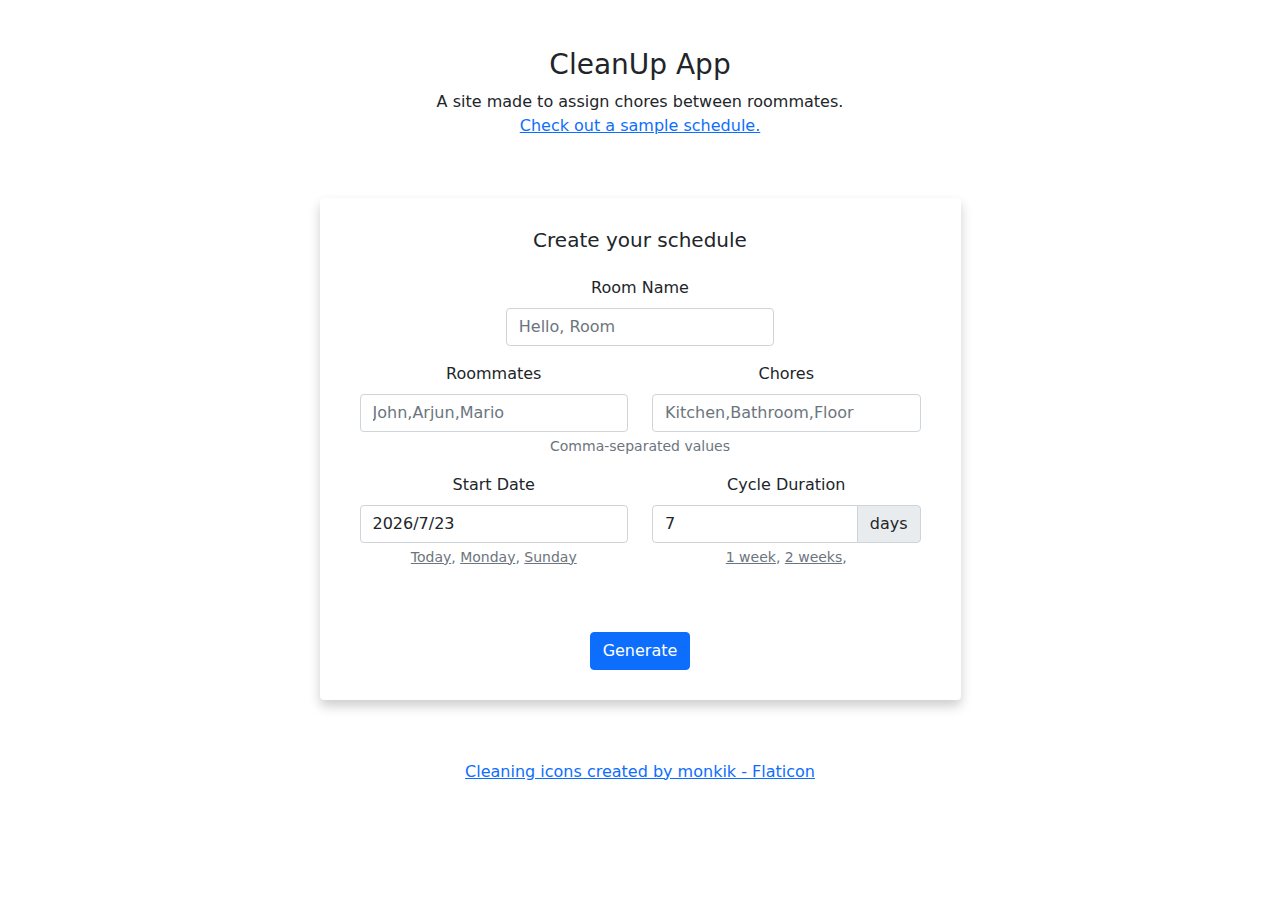
==== index.html @ bc5f4914 "Add helper buttons to form" ====
<!doctype html>
<html lang="en">
<head>
    <meta charset="UTF-8">
    <meta http-equiv="X-UA-Compatible" content="IE=edge">
    <meta name="viewport" content="width=device-width, initial-scale=1.0">
    <link rel="apple-touch-icon" sizes="180x180" href="/apple-touch-icon.png">
    <link rel="icon" type="image/png" sizes="32x32" href="/favicon-32x32.png">
    <link rel="icon" type="image/png" sizes="16x16" href="/favicon-16x16.png">
    <link rel="manifest" href="/site.webmanifest">
    <link rel="mask-icon" href="/safari-pinned-tab.svg" color="#5bbad5">
    <meta name="msapplication-TileColor" content="#da532c">
    <meta name="theme-color" content="#ffffff">
    <link rel="stylesheet" href="bootstrap/bootstrap.min.css">
    <link rel="stylesheet" href="css/main.css">
    <title>CleanUp</title>
</head>

<body>
<div class="container my-5">
    <div class="row d-flex justify-content-center">
        <div class="col-xl-7 col-lg-8 col-md-9 col-11 text-center">
            <h3>CleanUp App</h3>
            <p>
                A site made to assign chores between roommates.<br>
                <a href="/view.html?v=1&room=12.2.3&names=Arjun,Akil,Anand&tasks=Kitchen,Bathroom,Floor&refdate=2023/2/6&duration=7">Check out a sample schedule.</a>
            </p>

            <div class="card">
                <h5 class="text-center mb-4">Create your schedule</h5>
                <form class="form-card" action="/view.html">
                    <div class="row d-none">
                        <label for="vInput" class="form-label">Version Number</label>
                        <input type="text" id="vInput" class="form-control" name="v" value="1">
                    </div>
                    <div class="row mb-3">
                        <label for="roomInput" class="form-label">Room Name</label>
                        <div class="col-sm-6 mx-auto">
                            <input type="text" class="form-control" id="roomInput" name="room" placeholder="Hello, Room">
                        </div>
                    </div>

                    <div class="row mb-3 justify-content-between">
                        <div class="col-sm-6 flex-column d-flex">
                            <label for="namesInput" class="form-label px-3">Roommates</label>
                            <input type="text" id="namesInput" class="form-control" name="names" placeholder="John,Arjun,Mario" aria-describedby="commaHelp">
                        </div>
                        <div class="col-sm-6 flex-column d-flex">
                            <label for="tasksInput" class="form-label px-3">Chores</label>
                            <input type="text" id="tasksInput" class="form-control" name="tasks" placeholder="Kitchen,Bathroom,Floor" aria-describedby="commaHelp">
                        </div>
                        <span id="commaHelp" class="form-text">Comma-separated values</span>
                    </div>

                    <div class="row mb-3 justify-content-between">
                        <div class="col-sm-6 flex-column d-flex">
                            <label for="refdateInput" class="form-label px-3">Start Date</label>
                            <input type="text" id="refdateInput" class="form-control" name="refdate" placeholder="YYYY/MM/DD">
                            <p class="form-text">
                                <button type="button" class="link-secondary helper-button" onclick="setFormDate(new Date())">Today</button>,
                                <button type="button" class="link-secondary helper-button" onclick="setDateToDay(1)">Monday</button>,
                                <button type="button" class="link-secondary helper-button" onclick="setDateToDay(0)">Sunday</button>
                            </p>
                        </div>
                        <div class="col-sm-6 flex-column d-flex">
                            <label for="durationInput" class="form-label px-3">Cycle Duration</label>
                            <div class="input-group">
                                <input type="text" id="durationInput" class="form-control" name="duration" value="7" aria-describedby="durationAddon">
                                <span class="input-group-text" id="durationAddon">days</span>
                            </div>
                            <p class="form-text">
                                <button type="button" class="link-secondary helper-button" onclick="setFormDuration(7)">1 week</button>,
                                <button type="button" class="link-secondary helper-button" onclick="setFormDuration(14)">2 weeks</button>,
                            </p>
                        </div>
                    </div>

                    <div class="row mt-5 justify-content-around">
                        <div class="form-group col-sm-6">
                            <button class="btn btn-primary">Generate</button>
                        </div>
                    </div>
                </form>
            </div>

        <a href="https://www.flaticon.com/free-icons/cleaning" title="cleaning icons">Cleaning icons created by monkik - Flaticon</a>
        </div>
    </div>
</div>
<script src="bootstrap/bootstrap.bundle.min.js"></script>
<script>
    const durationInput = document.getElementById("durationInput");
    const dateInput = document.getElementById("refdateInput");
    const today = new Date();

    function setFormDuration(duration) {
        durationInput.value = duration;
    }
    function setFormDate(date) {
        dateInput.value = `${date.getFullYear()}/${date.getMonth()+1}/${date.getDate()}`;
    }
    function setDateToDay(targetDay) {
        let dayDiff = today.getDay() - targetDay;
        if (dayDiff < 0) {
            dayDiff = dayDiff + 7; // date should be in the past
        }
        // Not that beautiful but contained, taken from https://stackoverflow.com/a/58828267/7196402
        const targetDate = new Date(new Date().setDate(today.getDate() - dayDiff));
        setFormDate(targetDate);
    }

    setFormDate(today);

    new URLSearchParams(window.location.search).forEach((x, y) => {
        document.getElementById(y + "Input").value = x;
    });
</script>
</body>
</html>
---- css/main.css ----
.card {
    padding: 30px 40px;
    margin-top: 60px;
    margin-bottom: 60px;
    border: none;
    box-shadow: 0 6px 12px 0 rgba(0,0,0,0.2)
}

.footer-button {
    display: block;
    width: fit-content;
    text-decoration: none;
    margin: 1rem auto;
}

.helper-button {
    border: none;
    padding: 0;
    background: none;
    text-decoration: underline;
}
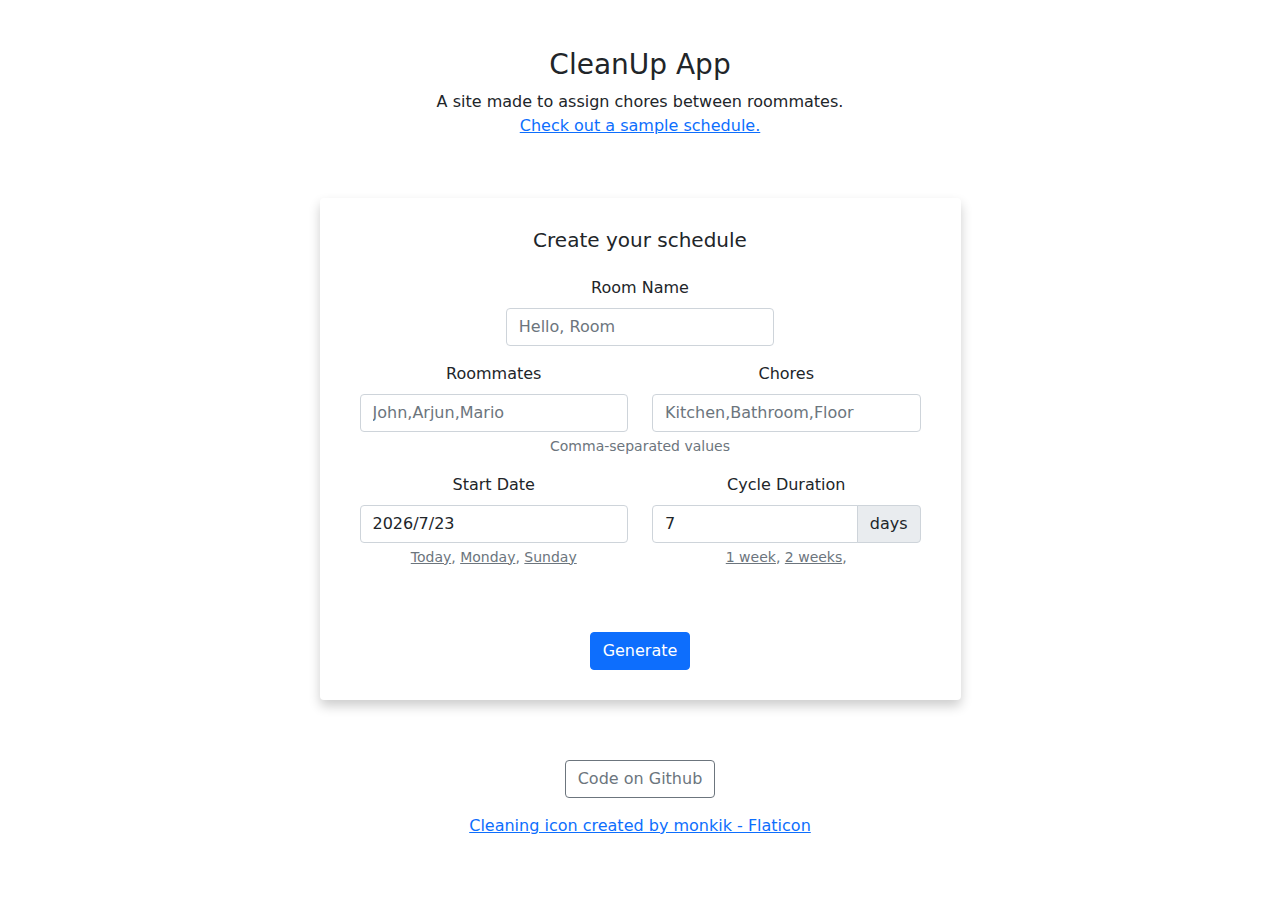
==== commit c6d6b699: "Fix copy button; Add view code button" ====
--- a/index.html
+++ b/index.html
@@ -4,13 +4,17 @@
     <meta charset="UTF-8">
     <meta http-equiv="X-UA-Compatible" content="IE=edge">
     <meta name="viewport" content="width=device-width, initial-scale=1.0">
-    <link rel="apple-touch-icon" sizes="180x180" href="/apple-touch-icon.png">
-    <link rel="icon" type="image/png" sizes="32x32" href="/favicon-32x32.png">
-    <link rel="icon" type="image/png" sizes="16x16" href="/favicon-16x16.png">
-    <link rel="manifest" href="/site.webmanifest">
-    <link rel="mask-icon" href="/safari-pinned-tab.svg" color="#5bbad5">
+
+    <link rel="canonical" href="https://batmannair.com/CleanUp/" />
+    <link rel="apple-touch-icon" sizes="180x180" href="apple-touch-icon.png">
+    <link rel="icon" type="image/png" sizes="32x32" href="favicon-32x32.png">
+    <link rel="icon" type="image/png" sizes="16x16" href="favicon-16x16.png">
+    <link rel="manifest" href="site.webmanifest">
+    <link rel="mask-icon" href="safari-pinned-tab.svg" color="#5bbad5">
     <meta name="msapplication-TileColor" content="#da532c">
     <meta name="theme-color" content="#ffffff">
+    <meta name="pwa-capable" content="yes">
+
     <link rel="stylesheet" href="bootstrap/bootstrap.min.css">
     <link rel="stylesheet" href="css/main.css">
     <title>CleanUp</title>
@@ -23,12 +27,12 @@
             <h3>CleanUp App</h3>
             <p>
                 A site made to assign chores between roommates.<br>
-                <a href="/view.html?v=1&room=12.2.3&names=Arjun,Akil,Anand&tasks=Kitchen,Bathroom,Floor&refdate=2023/2/6&duration=7">Check out a sample schedule.</a>
+                <a href="view.html?v=1&room=12.2.3&names=Arjun,Akil,Anand&tasks=Kitchen,Bathroom,Floor&refdate=2023/2/6&duration=7">Check out a sample schedule.</a>
             </p>
 
             <div class="card">
                 <h5 class="text-center mb-4">Create your schedule</h5>
-                <form class="form-card" action="/view.html">
+                <form class="form-card" action="./view.html">
                     <div class="row d-none">
                         <label for="vInput" class="form-label">Version Number</label>
                         <input type="text" id="vInput" class="form-control" name="v" value="1">
@@ -83,7 +87,8 @@
                 </form>
             </div>
 
-        <a href="https://www.flaticon.com/free-icons/cleaning" title="cleaning icons">Cleaning icons created by monkik - Flaticon</a>
+            <a href="https://github.com/batman-nair/CleanUp" class="btn btn-outline-secondary footer-button">Code on Github</a>
+            <a href="https://www.flaticon.com/free-icons/cleaning" title="cleaning icons">Cleaning icon created by monkik - Flaticon</a>
         </div>
     </div>
 </div>
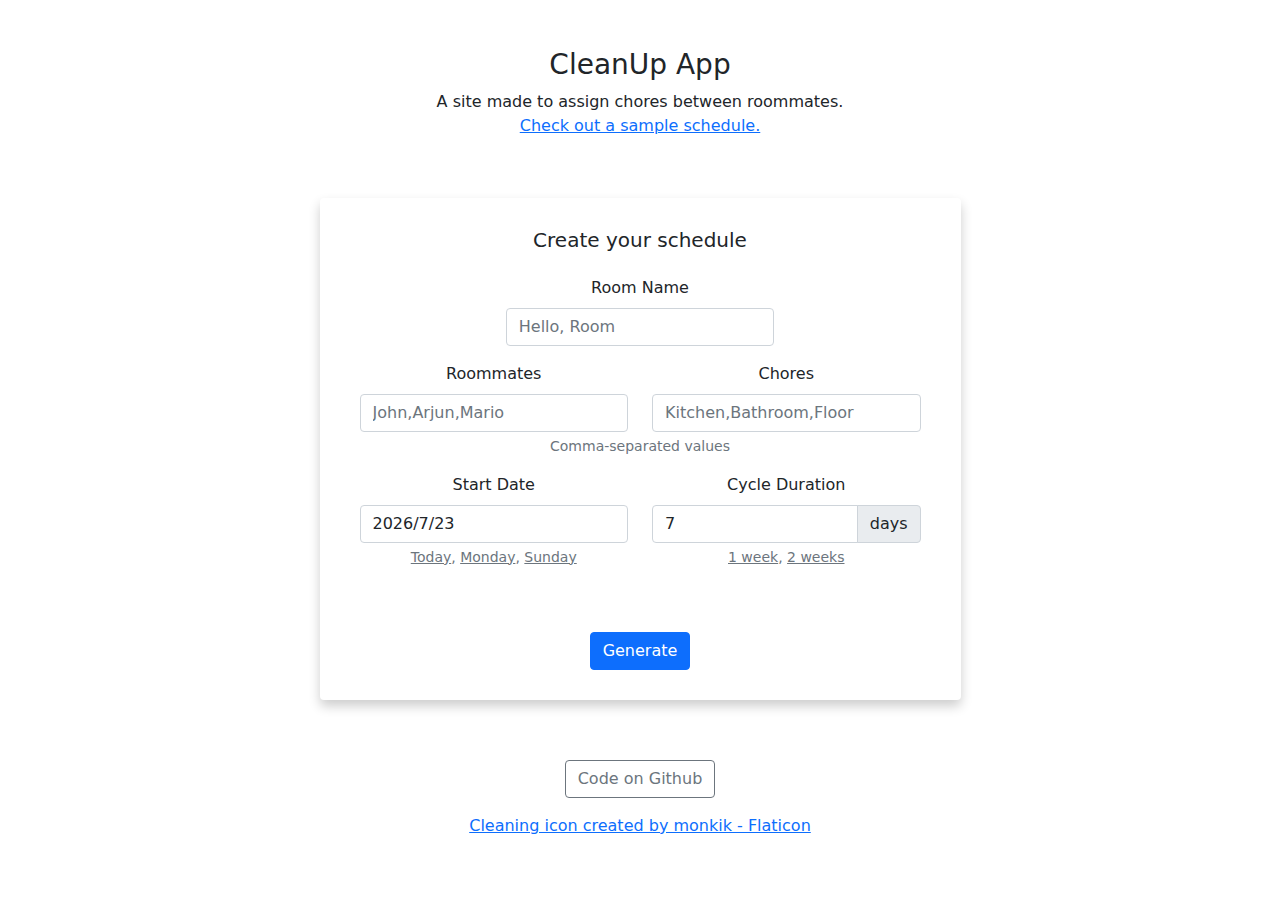
==== commit f42512e2: "Set form inputs as required" ====
--- a/index.html
+++ b/index.html
@@ -9,11 +9,9 @@
     <link rel="apple-touch-icon" sizes="180x180" href="apple-touch-icon.png">
     <link rel="icon" type="image/png" sizes="32x32" href="favicon-32x32.png">
     <link rel="icon" type="image/png" sizes="16x16" href="favicon-16x16.png">
-    <link rel="manifest" href="site.webmanifest">
     <link rel="mask-icon" href="safari-pinned-tab.svg" color="#5bbad5">
     <meta name="msapplication-TileColor" content="#da532c">
     <meta name="theme-color" content="#ffffff">
-    <meta name="pwa-capable" content="yes">
 
     <link rel="stylesheet" href="bootstrap/bootstrap.min.css">
     <link rel="stylesheet" href="css/main.css">
@@ -27,7 +25,7 @@
             <h3>CleanUp App</h3>
             <p>
                 A site made to assign chores between roommates.<br>
-                <a href="view.html?v=1&room=12.2.3&names=Arjun,Akil,Anand&tasks=Kitchen,Bathroom,Floor&refdate=2023/2/6&duration=7">Check out a sample schedule.</a>
+                <a href="view.html?v=1&room=Hello, Room&names=John,Arjun,Mario&tasks=Kitchen,Bathroom,Floor&refdate=2023/2/6&duration=7">Check out a sample schedule.</a>
             </p>
 
             <div class="card">
@@ -35,23 +33,23 @@
                 <form class="form-card" action="./view.html">
                     <div class="row d-none">
                         <label for="vInput" class="form-label">Version Number</label>
-                        <input type="text" id="vInput" class="form-control" name="v" value="1">
+                        <input type="text" id="vInput" class="form-control" name="v" value="1" required>
                     </div>
                     <div class="row mb-3">
                         <label for="roomInput" class="form-label">Room Name</label>
                         <div class="col-sm-6 mx-auto">
-                            <input type="text" class="form-control" id="roomInput" name="room" placeholder="Hello, Room">
+                            <input type="text" class="form-control" id="roomInput" name="room" placeholder="Hello, Room" required>
                         </div>
                     </div>
 
                     <div class="row mb-3 justify-content-between">
                         <div class="col-sm-6 flex-column d-flex">
                             <label for="namesInput" class="form-label px-3">Roommates</label>
-                            <input type="text" id="namesInput" class="form-control" name="names" placeholder="John,Arjun,Mario" aria-describedby="commaHelp">
+                            <input type="text" id="namesInput" class="form-control" name="names" placeholder="John,Arjun,Mario" aria-describedby="commaHelp" required>
                         </div>
                         <div class="col-sm-6 flex-column d-flex">
                             <label for="tasksInput" class="form-label px-3">Chores</label>
-                            <input type="text" id="tasksInput" class="form-control" name="tasks" placeholder="Kitchen,Bathroom,Floor" aria-describedby="commaHelp">
+                            <input type="text" id="tasksInput" class="form-control" name="tasks" placeholder="Kitchen,Bathroom,Floor" aria-describedby="commaHelp" required>
                         </div>
                         <span id="commaHelp" class="form-text">Comma-separated values</span>
                     </div>
@@ -59,7 +57,7 @@
                     <div class="row mb-3 justify-content-between">
                         <div class="col-sm-6 flex-column d-flex">
                             <label for="refdateInput" class="form-label px-3">Start Date</label>
-                            <input type="text" id="refdateInput" class="form-control" name="refdate" placeholder="YYYY/MM/DD">
+                            <input type="text" id="refdateInput" class="form-control" name="refdate" placeholder="YYYY/MM/DD" required>
                             <p class="form-text">
                                 <button type="button" class="link-secondary helper-button" onclick="setFormDate(new Date())">Today</button>,
                                 <button type="button" class="link-secondary helper-button" onclick="setDateToDay(1)">Monday</button>,
@@ -69,12 +67,12 @@
                         <div class="col-sm-6 flex-column d-flex">
                             <label for="durationInput" class="form-label px-3">Cycle Duration</label>
                             <div class="input-group">
-                                <input type="text" id="durationInput" class="form-control" name="duration" value="7" aria-describedby="durationAddon">
+                                <input type="text" id="durationInput" class="form-control" name="duration" value="7" aria-describedby="durationAddon" required>
                                 <span class="input-group-text" id="durationAddon">days</span>
                             </div>
                             <p class="form-text">
                                 <button type="button" class="link-secondary helper-button" onclick="setFormDuration(7)">1 week</button>,
-                                <button type="button" class="link-secondary helper-button" onclick="setFormDuration(14)">2 weeks</button>,
+                                <button type="button" class="link-secondary helper-button" onclick="setFormDuration(14)">2 weeks</button>
                             </p>
                         </div>
                     </div>
--- a/css/main.css
+++ b/css/main.css
@@ -18,4 +18,10 @@
     padding: 0;
     background: none;
     text-decoration: underline;
-}+}
+
+@media all and (display-mode: standalone) {
+  #install {
+    display: none;
+  }
+}
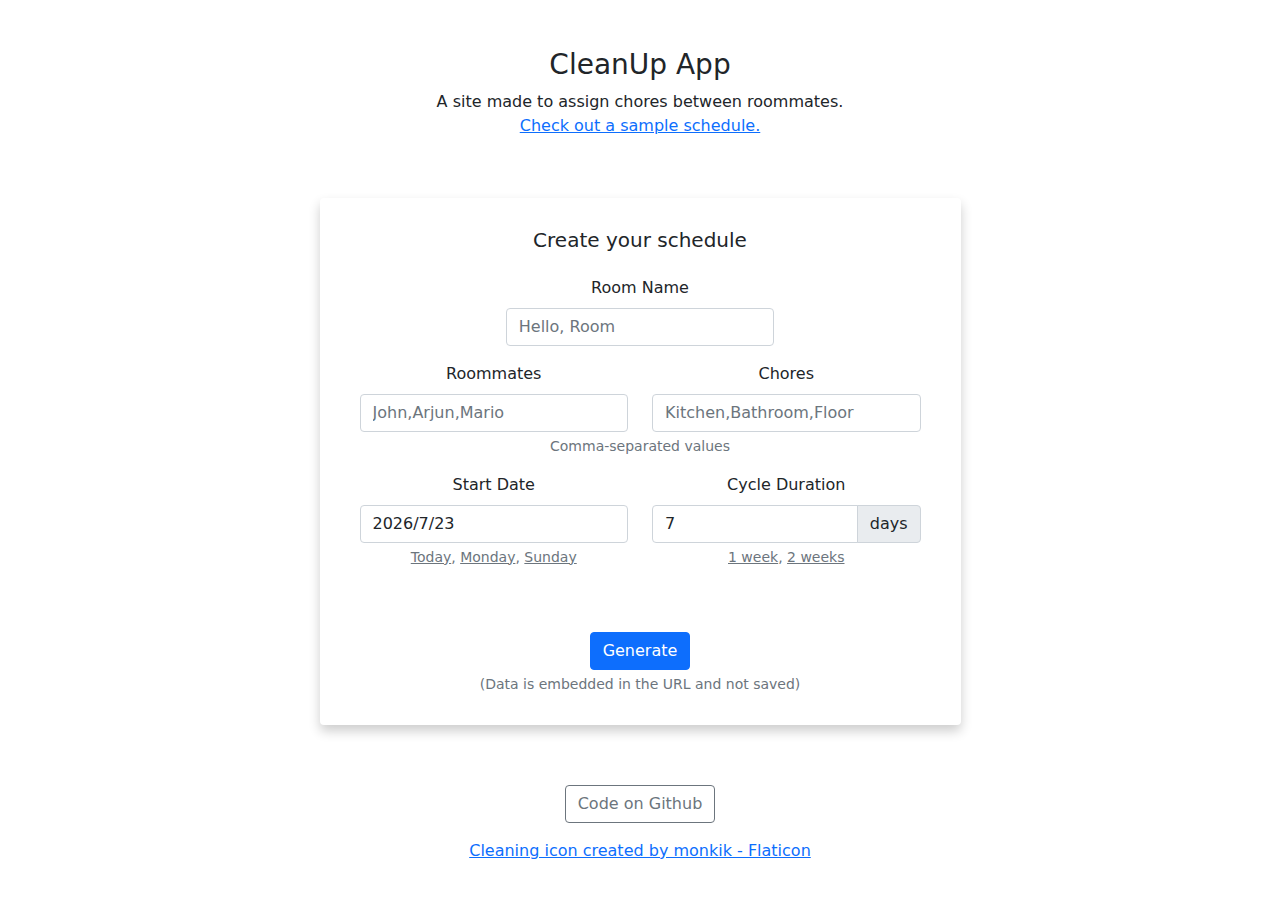
==== commit 8bde09c8: "Add data collection information, or lack thereof" ====
--- a/index.html
+++ b/index.html
@@ -81,6 +81,7 @@
                         <div class="form-group col-sm-6">
                             <button class="btn btn-primary">Generate</button>
                         </div>
+                        <span class="form-text">(Data is embedded in the URL and not saved)</span>
                     </div>
                 </form>
             </div>
